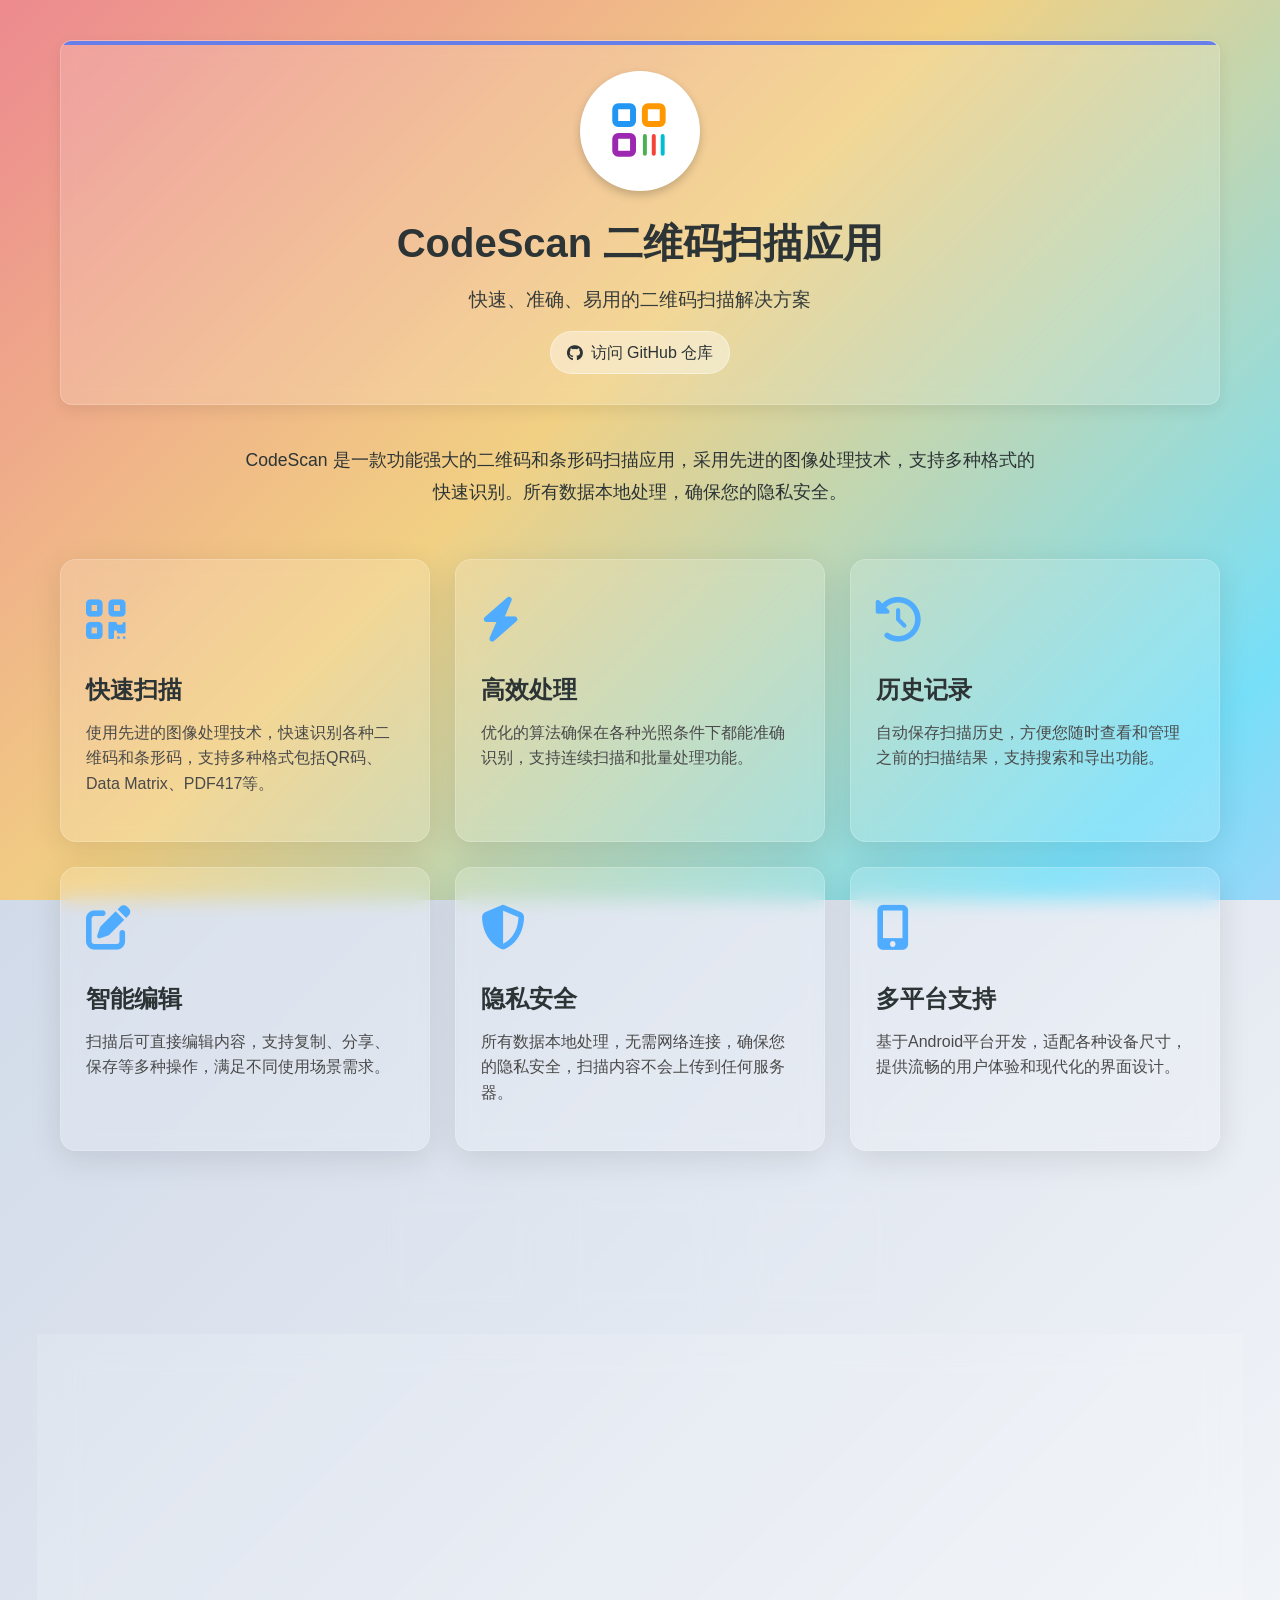
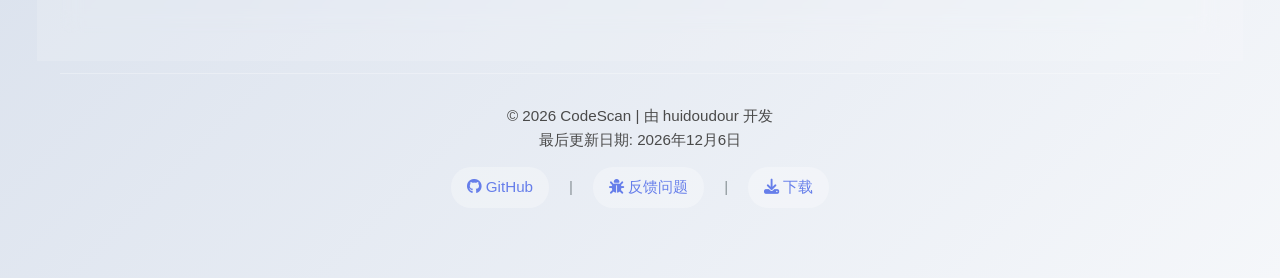
==== index.html @ 9ded4f68 "07060413-转移HTML" ====
<!DOCTYPE html>
<html lang="zh-CN">
<head>
    <meta charset="UTF-8">
    <meta name="viewport" content="width=device-width, initial-scale=1.0">
    <meta http-equiv="Cache-Control" content="no-cache, no-store, must-revalidate">
    <meta http-equiv="Pragma" content="no-cache">
    <meta http-equiv="Expires" content="0">
    <title>CodeScan - 二维码扫描应用</title>
    <link rel="icon" type="image/svg+xml" href="ic_colorful.svg">
    <link rel="alternate icon" type="image/png" href="ic_launcher_transparent.png">
    <link href="https://fonts.googleapis.com/css2?family=Poppins:wght@300;400;600&display=swap" rel="stylesheet">
    <link rel="stylesheet" href="https://cdnjs.cloudflare.com/ajax/libs/font-awesome/6.4.0/css/all.min.css">
    <link rel="stylesheet" href="./css/style.css?v=20260502">
</head>
<body>
    <div class="container">
        <header>
            <div class="app-icon">
                <img src="ic_colorful.svg" alt="CodeScan Icon" onerror="this.src='./ic_normal.svg'; this.onerror=null;">
            </div>
            <h1>CodeScan 二维码扫描应用</h1>
            <p class="subtitle">快速、准确、易用的二维码扫描解决方案</p>
            <a href="https://github.com/huidoudour/CodeScan" target="_blank" class="github-link">
                <i class="fab fa-github"></i> 访问 GitHub 仓库
            </a>
        </header>

        <section class="intro">
            <p>CodeScan 是一款功能强大的二维码和条形码扫描应用，采用先进的图像处理技术，支持多种格式的快速识别。所有数据本地处理，确保您的隐私安全。</p>
        </section>

        <div class="features-grid">
            <div class="feature-card">
                <div class="feature-icon">
                    <i class="fas fa-qrcode"></i>
                </div>
                <h3 class="feature-title">快速扫描</h3>
                <p class="feature-desc">使用先进的图像处理技术，快速识别各种二维码和条形码，支持多种格式包括QR码、Data Matrix、PDF417等。</p>
            </div>

            <div class="feature-card">
                <div class="feature-icon">
                    <i class="fas fa-bolt"></i>
                </div>
                <h3 class="feature-title">高效处理</h3>
                <p class="feature-desc">优化的算法确保在各种光照条件下都能准确识别，支持连续扫描和批量处理功能。</p>
            </div>

            <div class="feature-card">
                <div class="feature-icon">
                    <i class="fas fa-history"></i>
                </div>
                <h3 class="feature-title">历史记录</h3>
                <p class="feature-desc">自动保存扫描历史，方便您随时查看和管理之前的扫描结果，支持搜索和导出功能。</p>
            </div>

            <div class="feature-card">
                <div class="feature-icon">
                    <i class="fas fa-edit"></i>
                </div>
                <h3 class="feature-title">智能编辑</h3>
                <p class="feature-desc">扫描后可直接编辑内容，支持复制、分享、保存等多种操作，满足不同使用场景需求。</p>
            </div>

            <div class="feature-card">
                <div class="feature-icon">
                    <i class="fas fa-shield-alt"></i>
                </div>
                <h3 class="feature-title">隐私安全</h3>
                <p class="feature-desc">所有数据本地处理，无需网络连接，确保您的隐私安全，扫描内容不会上传到任何服务器。</p>
            </div>

            <div class="feature-card">
                <div class="feature-icon">
                    <i class="fas fa-mobile-alt"></i>
                </div>
                <h3 class="feature-title">多平台支持</h3>
                <p class="feature-desc">基于Android平台开发，适配各种设备尺寸，提供流畅的用户体验和现代化的界面设计。</p>
            </div>
        </div>

        <div class="stats">
            <div class="stat-item">
                <div class="stat-number">6+</div>
                <div class="stat-label">核心功能</div>
            </div>
            <div class="stat-item">
                <div class="stat-number">2026</div>
                <div class="stat-label">持续更新</div>
            </div>
            <div class="stat-item">
                <div class="stat-number">开源</div>
                <div class="stat-label">完全免费</div>
            </div>
        </div>

        <section class="download-section">
            <h2>下载应用</h2>
            <div class="download-options">
                <div class="download-option">
                    <h4>通用版本</h4>
                    <p>支持所有Android设备</p>
                </div>
                <div class="download-option">
                    <h4>ARM64-v8a</h4>
                    <p>为64位设备优化</p>
                </div>
                <div class="download-option">
                    <h4>定期构建</h4>
                    <p>最新功能预览版本</p>
                </div>
            </div>
        </section>

        <footer>
            <p>© 2026 CodeScan | 由 huidoudour 开发</p>
            <p>最后更新日期: <span id="currentDate"></span></p>
            <div class="footer-links">
                <a href="https://github.com/huidoudour" class="footer-link" target="_blank">
                    <i class="fab fa-github"></i> GitHub
                </a>
                <span class="link-separator">|</span>
                <a href="https://github.com/huidoudour/CodeScan/issues" class="footer-link" target="_blank">
                    <i class="fas fa-bug"></i> 反馈问题
                </a>
                <span class="link-separator">|</span>
                <a href="https://github.com/huidoudour/CodeScan/releases" class="footer-link" target="_blank">
                    <i class="fas fa-download"></i> 下载
                </a>
            </div>
        </footer>
    </div>

    <script src="./js/main.js"></script>
</body>
</html>
---- css/style.css ----
/* CodeScan 项目页面样式 - 基于 huidoudour.github.io 设计风格 */
* {
    margin: 0;
    padding: 0;
    box-sizing: border-box;
    font-family: 'Segoe UI', 'Microsoft YaHei', sans-serif;
}

:root {
    --primary-color: #4facfe;
    --secondary-color: #00f2fe;
    --accent-color: #43e97b;
    --dark-color: #2d3436;
    --light-color: #f5f6fa;
    --glass-color: rgba(255, 255, 255, 0.15);
    --text-color: #2d3436;
    --text-light: #636e72;
    --card-bg: #ffffff;
    --shadow: 0 5px 15px rgba(0, 0, 0, 0.08);
    --transition: all 0.3s ease;
}

body {
    font-family: 'Poppins', 'Segoe UI', 'Microsoft YaHei', sans-serif;
    background: linear-gradient(135deg, #f5f7fa 0%, #c3cfe2 100%);
    background: -webkit-linear-gradient(135deg, #f5f7fa 0%, #c3cfe2 100%);
    color: var(--text-color);
    line-height: 1.6;
    min-height: 100vh;
    padding: 20px;
    position: relative;
    overflow-x: hidden;
}

/* Background Animation */
body::before {
    content: '';
    position: fixed;
    top: 0;
    left: 0;
    width: 100%;
    height: 100%;
    z-index: -1;
    background: linear-gradient(-45deg, #ff6b6b, #feca57, #48dbfb, #ff9ff3, #54a0ff, #5f27cd, #01a3a4, #f368e0, #ff6348, #7bed9f);
    background: -webkit-linear-gradient(-45deg, #ff6b6b, #feca57, #48dbfb, #ff9ff3, #54a0ff, #5f27cd, #01a3a4, #f368e0, #ff6348, #7bed9f);
    background-size: 400% 400%;
    -webkit-background-size: 400% 400%;
    animation: gradient 30s ease infinite;
    -webkit-animation: gradient 30s ease infinite;
    opacity: 0.7;
}

@keyframes gradient {
    0% { background-position: 0% 50%; }
    50% { background-position: 100% 50%; }
    100% { background-position: 0% 50%; }
}

.container {
    max-width: 1200px;
    margin: 0 auto;
    padding: 20px;
}

header {
    text-align: center;
    margin-bottom: 40px;
    padding: 30px 20px;
    border-radius: 12px;
    background: var(--glass-color);
    backdrop-filter: blur(10px);
    -webkit-backdrop-filter: blur(10px);
    border: 1px solid rgba(255, 255, 255, 0.2);
    color: var(--dark-color);
    box-shadow: var(--shadow);
    position: relative;
    overflow: hidden;
    animation: slideInDown 0.8s ease-out;
}

header::before {
    content: "";
    position: absolute;
    top: 0;
    left: 0;
    right: 0;
    height: 4px;
    background: #667eea;
}

.app-icon {
    width: 120px;
    height: 120px;
    border-radius: 50%;
    border: 5px solid rgba(255, 255, 255, 0.3);
    margin: 0 auto 20px;
    background-color: #fff;
    display: flex;
    align-items: center;
    justify-content: center;
    box-shadow: 0 4px 10px rgba(0, 0, 0, 0.2);
    animation: float 3s ease-in-out infinite;
    overflow: hidden;
}

.app-icon img {
    width: 100%;
    height: 100%;
    object-fit: cover;
}

.app-icon i {
    font-size: 60px;
    color: #2c3e50;
}

h1 {
    font-size: 2.5rem;
    margin-bottom: 10px;
    font-weight: 700;
    color: #2d3436;
    animation: fadeInUp 0.8s ease-out;
}

.subtitle {
    font-size: 1.2rem;
    opacity: 0.95;
    max-width: 600px;
    margin: 0 auto;
    color: #2d3436;
    animation: fadeInUp 1s ease-out;
}

.github-link {
    display: inline-flex;
    align-items: center;
    gap: 8px;
    margin-top: 15px;
    color: #2d3436;
    text-decoration: none;
    background: rgba(255, 255, 255, 0.4);
    padding: 8px 16px;
    border-radius: 30px;
    transition: var(--transition);
    animation: fadeInUp 1.2s ease-out;
    border: 1px solid rgba(255, 255, 255, 0.4);
    font-weight: 500;
}

.github-link:hover {
    background: rgba(255, 255, 255, 0.5);
    transform: translateY(-2px);
    box-shadow: 0 5px 15px rgba(0, 0, 0, 0.1);
    color: var(--primary-color);
}

.intro {
    text-align: center;
    max-width: 800px;
    margin: 0 auto 50px;
    font-size: 1.1rem;
    color: #2d3436;
    line-height: 1.8;
    font-weight: 500;
    animation: fadeInUp 1.4s ease-out;
}

.features-grid {
    display: grid;
    grid-template-columns: repeat(auto-fill, minmax(320px, 1fr));
    gap: 25px;
    margin-bottom: 40px;
}

.feature-card {
    background: var(--glass-color);
    backdrop-filter: blur(10px);
    -webkit-backdrop-filter: blur(10px);
    border: 1px solid rgba(255, 255, 255, 0.2);
    border-radius: 16px;
    padding: 25px;
    box-shadow: 0 8px 32px rgba(0, 0, 0, 0.1);
    transition: var(--transition);
    display: flex;
    flex-direction: column;
    height: 100%;
    position: relative;
    overflow: hidden;
    animation: fadeInUp 0.6s ease forwards;
    opacity: 0;
    user-select: none;
    -webkit-user-select: none;
    -moz-user-select: none;
    -ms-user-select: none;
}

.feature-card::before {
    content: "";
    position: absolute;
    top: 0;
    left: 0;
    width: 100%;
    height: 100%;
    background: linear-gradient(135deg, rgba(102, 126, 234, 0.1) 0%, rgba(118, 75, 162, 0.1) 100%);
    z-index: 0;
    opacity: 0;
    transition: opacity 0.4s ease;
    pointer-events: none;
}

.feature-card::after {
    content: "";
    position: absolute;
    top: 0;
    left: 0;
    width: 100%;
    height: 4px;
    background: #667eea;
    transform: scaleX(0);
    -webkit-transform: scaleX(0);
    transition: transform 0.4s ease;
    -webkit-transition: transform 0.4s ease;
    transform-origin: left;
    -webkit-transform-origin: left;
    z-index: 1;
}

@keyframes gradientShift {
    0% { background-position: 0% center; }
    50% { background-position: 100% center; }
    100% { background-position: 0% center; }
}

.feature-card:hover {
    transform: translateY(-8px);
    box-shadow: 0 15px 40px rgba(102, 126, 234, 0.2);
    border-color: rgba(102, 126, 234, 0.3);
}

.feature-card:hover::before {
    opacity: 1;
}

.feature-card:hover::after {
    transform: scaleX(1);
}

.feature-icon {
    font-size: 2.8rem;
    color: var(--primary-color);
    margin-bottom: 15px;
    position: relative;
    z-index: 1;
}

.feature-title {
    font-size: 1.5rem;
    font-weight: 600;
    margin-bottom: 10px;
    color: #2d3436;
    position: relative;
    z-index: 1;
    transition: color 0.3s ease;
    display: flex;
    align-items: center;
    flex-wrap: wrap;
    gap: 8px;
}

.feature-card:hover .feature-title {
    color: var(--primary-color);
}

.feature-desc {
    color: #4a4a4a;
    margin-bottom: 20px;
    flex-grow: 1;
    line-height: 1.6;
    position: relative;
    z-index: 1;
    font-weight: 400;
}

.download-section {
    text-align: center;
    padding: 40px 20px;
    margin: 40px 0;
    background: var(--glass-color);
    backdrop-filter: blur(10px);
    -webkit-backdrop-filter: blur(10px);
    border: 1px solid rgba(255, 255, 255, 0.2);
    border-radius: 12px;
    box-shadow: var(--shadow);
    animation: fadeInUp 1.6s ease-out;
}

.download-section h2 {
    font-size: 2rem;
    margin-bottom: 30px;
    color: #2d3436;
}

.download-options {
    display: flex;
    justify-content: center;
    gap: 20px;
    flex-wrap: wrap;
}

.download-option {
    background: rgba(255, 255, 255, 0.6);
    padding: 25px;
    border-radius: 12px;
    box-shadow: 0 5px 15px rgba(0, 0, 0, 0.1);
    text-align: center;
    min-width: 200px;
    transition: var(--transition);
    border: 1px solid rgba(255, 255, 255, 0.3);
}

.download-option:hover {
    transform: translateY(-5px);
    box-shadow: 0 10px 25px rgba(0, 0, 0, 0.15);
    background: rgba(255, 255, 255, 0.8);
}

.download-option h4 {
    margin-bottom: 10px;
    color: #2d3436;
    font-size: 1.2rem;
}

.download-option p {
    color: #636e72;
    font-size: 0.95rem;
}

.cta-section {
    text-align: center;
    padding: 60px 20px;
    margin: 40px 0;
    background: linear-gradient(135deg, #667eea 0%, #764ba2 100%);
    border-radius: 12px;
    color: white;
    box-shadow: 0 10px 30px rgba(102, 126, 234, 0.3);
    animation: fadeInUp 1.8s ease-out;
}

.cta-section h2 {
    font-size: 2.2rem;
    margin-bottom: 20px;
}

.cta-section p {
    font-size: 1.2rem;
    margin-bottom: 30px;
    opacity: 0.95;
}

.btn {
    display: inline-block;
    background: white;
    color: #667eea;
    padding: 15px 35px;
    text-decoration: none;
    border-radius: 50px;
    font-weight: bold;
    transition: var(--transition);
    box-shadow: 0 5px 15px rgba(0, 0, 0, 0.2);
    font-size: 1.1rem;
}

.btn:hover {
    transform: translateY(-3px);
    box-shadow: 0 8px 25px rgba(0, 0, 0, 0.3);
    background: #f8f9fa;
}

footer {
    text-align: center;
    padding: 30px;
    margin-top: 40px;
    color: #4a4a4a;
    border-top: 1px solid rgba(255, 255, 255, 0.3);
    font-size: 0.95rem;
    animation: fadeIn 2s ease-out;
}

.footer-links {
    display: flex;
    justify-content: center;
    align-items: center;
    gap: 20px;
    margin-top: 15px;
    flex-wrap: wrap;
}

.footer-link {
    color: #667eea;
    text-decoration: none;
    padding: 8px 16px;
    border-radius: 20px;
    transition: var(--transition);
    background: rgba(255, 255, 255, 0.3);
    font-weight: 500;
}

.footer-link:hover {
    background: rgba(255, 255, 255, 0.5);
    color: #764ba2;
    transform: translateY(-2px);
    box-shadow: 0 4px 8px rgba(0, 0, 0, 0.1);
}

.link-separator {
    color: #636e72;
    opacity: 0.7;
}

.stats {
    display: flex;
    justify-content: center;
    gap: 30px;
    margin-top: 20px;
    flex-wrap: wrap;
    animation: fadeInUp 1.6s ease-out;
}

.stat-item {
    background: var(--glass-color);
    backdrop-filter: blur(10px);
    -webkit-backdrop-filter: blur(10px);
    border: 1px solid rgba(255, 255, 255, 0.2);
    padding: 20px 30px;
    border-radius: 12px;
    box-shadow: 0 8px 32px rgba(0, 0, 0, 0.1);
    min-width: 150px;
    text-align: center;
    transition: var(--transition);
    user-select: none;
    -webkit-user-select: none;
    -moz-user-select: none;
    -ms-user-select: none;
}

.stat-item:hover {
    transform: translateY(-5px) scale(1.05);
    box-shadow: 0 12px 40px rgba(79, 172, 254, 0.2);
    border-color: rgba(79, 172, 254, 0.3);
}

.stat-number {
    font-size: 2rem;
    font-weight: 700;
    color: var(--primary-color);
    display: block;
}

.stat-label {
    font-size: 0.9rem;
    color: #555;
    margin-top: 5px;
    display: block;
    font-weight: 500;
}

@media (max-width: 768px) {
    .features-grid {
        grid-template-columns: 1fr;
    }
    
    h1 {
        font-size: 2rem;
    }
    
    header {
        padding: 20px 15px;
    }
    
    .stats {
        flex-direction: column;
        align-items: center;
        gap: 15px;
    }
    
    .stat-item {
        width: 100%;
        max-width: 250px;
    }
    
    .app-icon {
        width: 100px;
        height: 100px;
    }
    
    .app-icon i {
        font-size: 45px;
    }
    
    .download-options {
        flex-direction: column;
        align-items: center;
    }
    
    .footer-links {
        flex-direction: column;
        gap: 10px;
    }
    
    .link-separator {
        display: none;
    }
}

/* 动画效果 */
@keyframes fadeInUp {
    from {
        opacity: 0;
        transform: translateY(20px);
    }
    to {
        opacity: 1;
        transform: translateY(0);
    }
}

@keyframes fadeIn {
    from { opacity: 0; }
    to { opacity: 1; }
}

@keyframes slideInDown {
    from {
        opacity: 0;
        transform: translateY(-30px);
    }
    to {
        opacity: 1;
        transform: translateY(0);
    }
}

@keyframes float {
    0% { transform: translateY(0px); }
    50% { transform: translateY(-10px); }
    100% { transform: translateY(0px); }
}

@keyframes rotateGradient {
    0% { transform: rotate(0deg); }
    100% { transform: rotate(360deg); }
}

.feature-card:nth-child(1) { animation-delay: 0.1s; }
.feature-card:nth-child(2) { animation-delay: 0.2s; }
.feature-card:nth-child(3) { animation-delay: 0.3s; }
.feature-card:nth-child(4) { animation-delay: 0.4s; }
.feature-card:nth-child(5) { animation-delay: 0.5s; }
.feature-card:nth-child(6) { animation-delay: 0.6s; }

/* 滚动条样式 */
::-webkit-scrollbar {
    width: 8px;
}

::-webkit-scrollbar-track {
    background: #f1f1f1;
}

::-webkit-scrollbar-thumb {
    background: #c1c1c1;
    border-radius: 4px;
}

::-webkit-scrollbar-thumb:hover {
    background: #a8a8a8;
}

/* 返回顶部按钮 */
.back-to-top {
    position: fixed;
    bottom: 30px;
    right: 30px;
    width: 50px;
    height: 50px;
    background: var(--primary-color);
    color: white;
    border-radius: 50%;
    display: flex;
    align-items: center;
    justify-content: center;
    cursor: pointer;
    opacity: 0;
    transform: translateY(20px);
    transition: var(--transition);
    z-index: 1000;
    box-shadow: 0 4px 10px rgba(0, 0, 0, 0.2);
}

.back-to-top.show {
    opacity: 1;
    transform: translateY(0);
}

.back-to-top:hover {
    background: var(--secondary-color);
    transform: translateY(-2px);
}
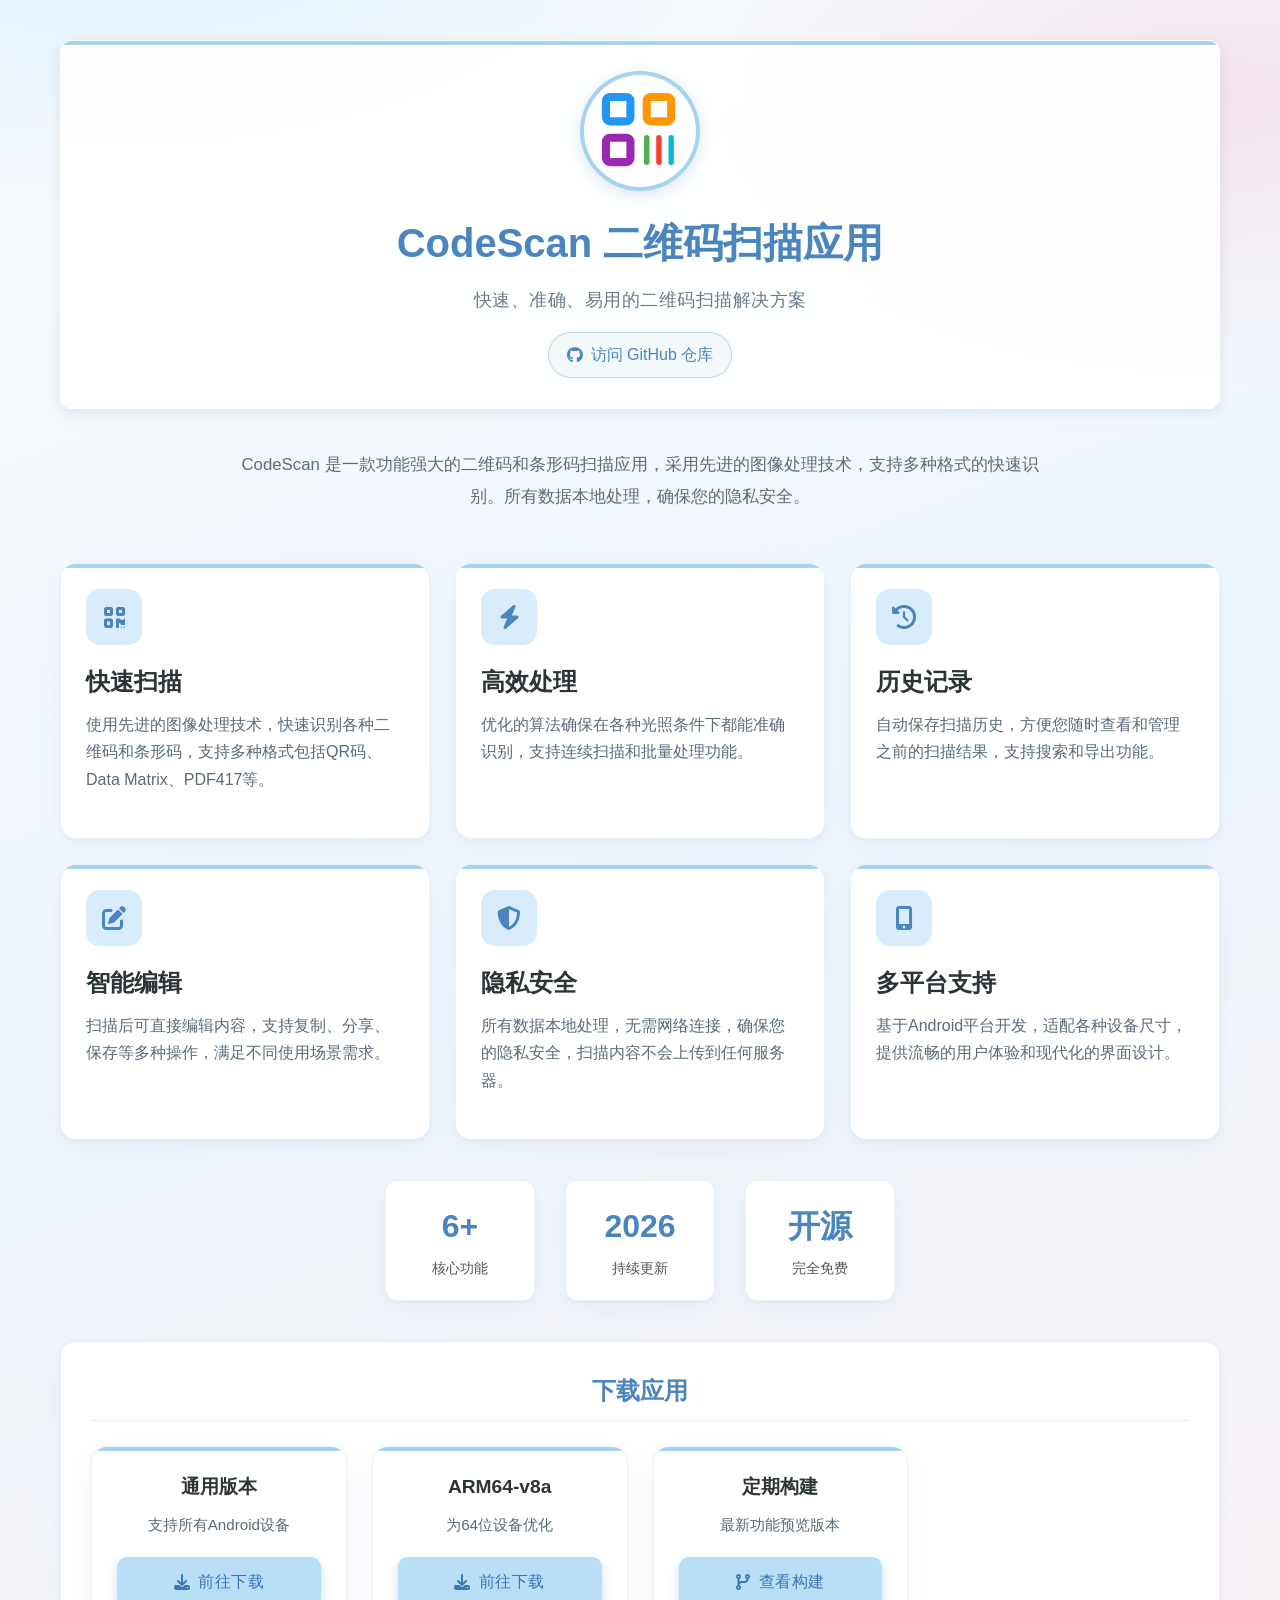
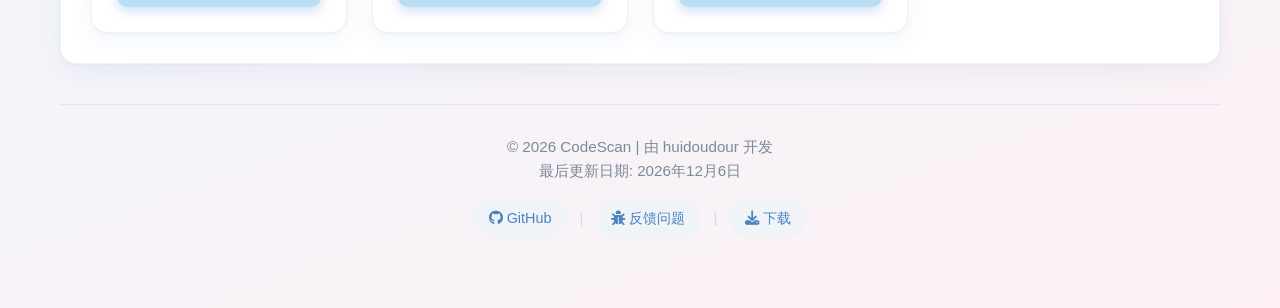
==== commit c7d77135: "09281743-同步主站页面样式" ====
--- a/index.html
+++ b/index.html
@@ -11,7 +11,7 @@
     <link rel="alternate icon" type="image/png" href="ic_launcher_transparent.png">
     <link href="https://fonts.googleapis.com/css2?family=Poppins:wght@300;400;600&display=swap" rel="stylesheet">
     <link rel="stylesheet" href="https://cdnjs.cloudflare.com/ajax/libs/font-awesome/6.4.0/css/all.min.css">
-    <link rel="stylesheet" href="./css/style.css?v=20260502">
+    <link rel="stylesheet" href="./css/style.css?v=20260928">
 </head>
 <body>
     <div class="container">
@@ -101,14 +101,23 @@
                 <div class="download-option">
                     <h4>通用版本</h4>
                     <p>支持所有Android设备</p>
+                    <a href="https://github.com/huidoudour/CodeScan/releases" target="_blank" class="repo-link">
+                        <i class="fas fa-download"></i> 前往下载
+                    </a>
                 </div>
                 <div class="download-option">
                     <h4>ARM64-v8a</h4>
                     <p>为64位设备优化</p>
+                    <a href="https://github.com/huidoudour/CodeScan/releases" target="_blank" class="repo-link">
+                        <i class="fas fa-download"></i> 前往下载
+                    </a>
                 </div>
                 <div class="download-option">
                     <h4>定期构建</h4>
                     <p>最新功能预览版本</p>
+                    <a href="https://github.com/huidoudour/CodeScan/actions" target="_blank" class="repo-link">
+                        <i class="fas fa-code-branch"></i> 查看构建
+                    </a>
                 </div>
             </div>
         </section>
--- a/css/style.css
+++ b/css/style.css
@@ -7,9 +7,9 @@
 }
 
 :root {
-    --primary-color: #4facfe;
-    --secondary-color: #00f2fe;
-    --accent-color: #43e97b;
+    --primary-color: #4a85bd;
+    --secondary-color: #e28aa6;
+    --accent-color: #f2b3c3;
     --dark-color: #2d3436;
     --light-color: #f5f6fa;
     --glass-color: rgba(255, 255, 255, 0.15);
@@ -22,8 +22,14 @@
 
 body {
     font-family: 'Poppins', 'Segoe UI', 'Microsoft YaHei', sans-serif;
-    background: linear-gradient(135deg, #f5f7fa 0%, #c3cfe2 100%);
-    background: -webkit-linear-gradient(135deg, #f5f7fa 0%, #c3cfe2 100%);
+    background:
+        radial-gradient(1100px 520px at 8% -5%, rgba(165, 211, 240, 0.30), transparent 60%),
+        radial-gradient(900px 480px at 95% 5%, rgba(242, 179, 195, 0.30), transparent 60%),
+        linear-gradient(160deg, #f8fbff 0%, #eef6fc 50%, #fdf1f5 100%);
+    background:
+        -webkit-radial-gradient(1100px 520px at 8% -5%, rgba(165, 211, 240, 0.30), transparent 60%),
+        -webkit-radial-gradient(900px 480px at 95% 5%, rgba(242, 179, 195, 0.30), transparent 60%),
+        -webkit-linear-gradient(160deg, #f8fbff 0%, #eef6fc 50%, #fdf1f5 100%);
     color: var(--text-color);
     line-height: 1.6;
     min-height: 100vh;
@@ -32,30 +38,6 @@
     overflow-x: hidden;
 }
 
-/* Background Animation */
-body::before {
-    content: '';
-    position: fixed;
-    top: 0;
-    left: 0;
-    width: 100%;
-    height: 100%;
-    z-index: -1;
-    background: linear-gradient(-45deg, #ff6b6b, #feca57, #48dbfb, #ff9ff3, #54a0ff, #5f27cd, #01a3a4, #f368e0, #ff6348, #7bed9f);
-    background: -webkit-linear-gradient(-45deg, #ff6b6b, #feca57, #48dbfb, #ff9ff3, #54a0ff, #5f27cd, #01a3a4, #f368e0, #ff6348, #7bed9f);
-    background-size: 400% 400%;
-    -webkit-background-size: 400% 400%;
-    animation: gradient 30s ease infinite;
-    -webkit-animation: gradient 30s ease infinite;
-    opacity: 0.7;
-}
-
-@keyframes gradient {
-    0% { background-position: 0% 50%; }
-    50% { background-position: 100% 50%; }
-    100% { background-position: 0% 50%; }
-}
-
 .container {
     max-width: 1200px;
     margin: 0 auto;
@@ -67,15 +49,12 @@
     margin-bottom: 40px;
     padding: 30px 20px;
     border-radius: 12px;
-    background: var(--glass-color);
-    backdrop-filter: blur(10px);
-    -webkit-backdrop-filter: blur(10px);
-    border: 1px solid rgba(255, 255, 255, 0.2);
+    background: rgba(255, 255, 255, 0.88);
+    border: 1px solid rgba(255, 255, 255, 0.95);
     color: var(--dark-color);
     box-shadow: var(--shadow);
     position: relative;
     overflow: hidden;
-    animation: slideInDown 0.8s ease-out;
 }
 
 header::before {
@@ -85,28 +64,31 @@
     left: 0;
     right: 0;
     height: 4px;
-    background: #667eea;
+    background: #a5d3f0;
 }
 
 .app-icon {
     width: 120px;
     height: 120px;
     border-radius: 50%;
-    border: 5px solid rgba(255, 255, 255, 0.3);
+    border: 4px solid transparent;
+    background: linear-gradient(#fff, #fff) padding-box,
+                #a5d3f0 border-box;
     margin: 0 auto 20px;
-    background-color: #fff;
     display: flex;
     align-items: center;
     justify-content: center;
-    box-shadow: 0 4px 10px rgba(0, 0, 0, 0.2);
-    animation: float 3s ease-in-out infinite;
+    box-shadow: 0 4px 16px rgba(74, 133, 189, 0.18);
     overflow: hidden;
 }
 
 .app-icon img {
     width: 100%;
     height: 100%;
+    border-radius: 50%;
     object-fit: cover;
+    transform: scale(1.35);
+    -webkit-transform: scale(1.35);
 }
 
 .app-icon i {
@@ -118,51 +100,47 @@
     font-size: 2.5rem;
     margin-bottom: 10px;
     font-weight: 700;
-    color: #2d3436;
-    animation: fadeInUp 0.8s ease-out;
+    color: #4a85bd;
 }
 
 .subtitle {
-    font-size: 1.2rem;
-    opacity: 0.95;
+    font-size: 1.15rem;
     max-width: 600px;
     margin: 0 auto;
-    color: #2d3436;
-    animation: fadeInUp 1s ease-out;
+    color: #6b7b8c;
+    letter-spacing: 0.5px;
 }
 
 .github-link {
     display: inline-flex;
     align-items: center;
     gap: 8px;
-    margin-top: 15px;
-    color: #2d3436;
+    margin-top: 18px;
+    color: #4a85bd;
     text-decoration: none;
-    background: rgba(255, 255, 255, 0.4);
-    padding: 8px 16px;
+    background: rgba(74, 133, 189, 0.06);
+    padding: 9px 18px;
     border-radius: 30px;
     transition: var(--transition);
-    animation: fadeInUp 1.2s ease-out;
-    border: 1px solid rgba(255, 255, 255, 0.4);
+    border: 1px solid rgba(74, 133, 189, 0.3);
     font-weight: 500;
 }
 
 .github-link:hover {
-    background: rgba(255, 255, 255, 0.5);
+    background: rgba(74, 133, 189, 0.12);
     transform: translateY(-2px);
-    box-shadow: 0 5px 15px rgba(0, 0, 0, 0.1);
-    color: var(--primary-color);
+    box-shadow: 0 5px 15px rgba(74, 133, 189, 0.15);
+    color: #3a6fa5;
 }
 
 .intro {
     text-align: center;
     max-width: 800px;
     margin: 0 auto 50px;
-    font-size: 1.1rem;
-    color: #2d3436;
-    line-height: 1.8;
-    font-weight: 500;
-    animation: fadeInUp 1.4s ease-out;
+    font-size: 1.05rem;
+    color: #5a6b7a;
+    line-height: 1.9;
+    font-weight: 400;
 }
 
 .features-grid {
@@ -173,39 +151,21 @@
 }
 
 .feature-card {
-    background: var(--glass-color);
-    backdrop-filter: blur(10px);
-    -webkit-backdrop-filter: blur(10px);
-    border: 1px solid rgba(255, 255, 255, 0.2);
+    background: #ffffff;
+    border: 1px solid rgba(74, 133, 189, 0.1);
     border-radius: 16px;
     padding: 25px;
-    box-shadow: 0 8px 32px rgba(0, 0, 0, 0.1);
+    box-shadow: 0 1px 3px rgba(45, 52, 54, 0.04), 0 8px 24px rgba(74, 133, 189, 0.08);
     transition: var(--transition);
     display: flex;
     flex-direction: column;
     height: 100%;
     position: relative;
     overflow: hidden;
-    animation: fadeInUp 0.6s ease forwards;
-    opacity: 0;
     user-select: none;
     -webkit-user-select: none;
     -moz-user-select: none;
     -ms-user-select: none;
-}
-
-.feature-card::before {
-    content: "";
-    position: absolute;
-    top: 0;
-    left: 0;
-    width: 100%;
-    height: 100%;
-    background: linear-gradient(135deg, rgba(102, 126, 234, 0.1) 0%, rgba(118, 75, 162, 0.1) 100%);
-    z-index: 0;
-    opacity: 0;
-    transition: opacity 0.4s ease;
-    pointer-events: none;
 }
 
 .feature-card::after {
@@ -215,40 +175,27 @@
     left: 0;
     width: 100%;
     height: 4px;
-    background: #667eea;
-    transform: scaleX(0);
-    -webkit-transform: scaleX(0);
-    transition: transform 0.4s ease;
-    -webkit-transition: transform 0.4s ease;
-    transform-origin: left;
-    -webkit-transform-origin: left;
-    z-index: 1;
-}
-
-@keyframes gradientShift {
-    0% { background-position: 0% center; }
-    50% { background-position: 100% center; }
-    100% { background-position: 0% center; }
+    background: #a5d3f0;
+    z-index: 1;
 }
 
 .feature-card:hover {
-    transform: translateY(-8px);
-    box-shadow: 0 15px 40px rgba(102, 126, 234, 0.2);
-    border-color: rgba(102, 126, 234, 0.3);
-}
-
-.feature-card:hover::before {
-    opacity: 1;
-}
-
-.feature-card:hover::after {
-    transform: scaleX(1);
+    transform: translateY(-6px);
+    box-shadow: 0 10px 30px rgba(74, 133, 189, 0.15);
+    border-color: rgba(74, 133, 189, 0.25);
 }
 
 .feature-icon {
-    font-size: 2.8rem;
-    color: var(--primary-color);
-    margin-bottom: 15px;
+    width: 56px;
+    height: 56px;
+    display: flex;
+    align-items: center;
+    justify-content: center;
+    border-radius: 14px;
+    background: #d9ecfb;
+    color: #4a85bd;
+    font-size: 1.5rem;
+    margin-bottom: 18px;
     position: relative;
     z-index: 1;
 }
@@ -272,149 +219,115 @@
 }
 
 .feature-desc {
-    color: #4a4a4a;
+    color: #5a6b7a;
     margin-bottom: 20px;
     flex-grow: 1;
-    line-height: 1.6;
+    line-height: 1.7;
     position: relative;
     z-index: 1;
     font-weight: 400;
 }
 
+.repo-link {
+    display: inline-flex;
+    align-items: center;
+    justify-content: center;
+    gap: 8px;
+    background: #b9dff7;
+    color: #3b76b6;
+    text-decoration: none;
+    padding: 12px 20px;
+    border-radius: 10px;
+    font-weight: 500;
+    letter-spacing: 0.5px;
+    transition: var(--transition);
+    width: 100%;
+    text-align: center;
+    margin-top: auto;
+    position: relative;
+    z-index: 1;
+    box-shadow: 0 4px 12px rgba(122, 162, 216, 0.35);
+}
+
+.repo-link:hover {
+    background: #9ed2f2;
+    color: #2d6098;
+    transform: translateY(-2px);
+    box-shadow: 0 6px 18px rgba(122, 162, 216, 0.45);
+}
+
 .download-section {
-    text-align: center;
-    padding: 40px 20px;
+    padding: 30px;
     margin: 40px 0;
-    background: var(--glass-color);
-    backdrop-filter: blur(10px);
-    -webkit-backdrop-filter: blur(10px);
-    border: 1px solid rgba(255, 255, 255, 0.2);
-    border-radius: 12px;
-    box-shadow: var(--shadow);
-    animation: fadeInUp 1.6s ease-out;
+    background: #ffffff;
+    border: 1px solid rgba(74, 133, 189, 0.1);
+    border-radius: 16px;
+    box-shadow: 0 1px 3px rgba(45, 52, 54, 0.04), 0 8px 24px rgba(74, 133, 189, 0.08);
 }
 
 .download-section h2 {
-    font-size: 2rem;
-    margin-bottom: 30px;
-    color: #2d3436;
+    text-align: center;
+    font-size: 1.5rem;
+    font-weight: 600;
+    color: #4a85bd;
+    margin-bottom: 25px;
+    padding-bottom: 10px;
+    border-bottom: 1px solid #eee;
 }
 
 .download-options {
-    display: flex;
-    justify-content: center;
-    gap: 20px;
-    flex-wrap: wrap;
+    display: grid;
+    grid-template-columns: repeat(auto-fill, minmax(240px, 1fr));
+    gap: 25px;
 }
 
 .download-option {
-    background: rgba(255, 255, 255, 0.6);
+    background: #ffffff;
+    border: 1px solid rgba(74, 133, 189, 0.1);
+    border-radius: 16px;
     padding: 25px;
-    border-radius: 12px;
-    box-shadow: 0 5px 15px rgba(0, 0, 0, 0.1);
-    text-align: center;
-    min-width: 200px;
-    transition: var(--transition);
-    border: 1px solid rgba(255, 255, 255, 0.3);
+    box-shadow: 0 1px 3px rgba(45, 52, 54, 0.04), 0 8px 24px rgba(74, 133, 189, 0.08);
+    transition: var(--transition);
+    text-align: center;
+    display: flex;
+    flex-direction: column;
+    position: relative;
+    overflow: hidden;
+}
+
+.download-option::after {
+    content: "";
+    position: absolute;
+    top: 0;
+    left: 0;
+    width: 100%;
+    height: 4px;
+    background: #a5d3f0;
+    z-index: 1;
 }
 
 .download-option:hover {
-    transform: translateY(-5px);
-    box-shadow: 0 10px 25px rgba(0, 0, 0, 0.15);
-    background: rgba(255, 255, 255, 0.8);
+    transform: translateY(-6px);
+    box-shadow: 0 10px 30px rgba(74, 133, 189, 0.15);
+    border-color: rgba(74, 133, 189, 0.25);
 }
 
 .download-option h4 {
+    font-size: 1.2rem;
+    font-weight: 600;
     margin-bottom: 10px;
     color: #2d3436;
-    font-size: 1.2rem;
+    position: relative;
+    z-index: 1;
 }
 
 .download-option p {
-    color: #636e72;
+    color: #5a6b7a;
     font-size: 0.95rem;
-}
-
-.cta-section {
-    text-align: center;
-    padding: 60px 20px;
-    margin: 40px 0;
-    background: linear-gradient(135deg, #667eea 0%, #764ba2 100%);
-    border-radius: 12px;
-    color: white;
-    box-shadow: 0 10px 30px rgba(102, 126, 234, 0.3);
-    animation: fadeInUp 1.8s ease-out;
-}
-
-.cta-section h2 {
-    font-size: 2.2rem;
     margin-bottom: 20px;
-}
-
-.cta-section p {
-    font-size: 1.2rem;
-    margin-bottom: 30px;
-    opacity: 0.95;
-}
-
-.btn {
-    display: inline-block;
-    background: white;
-    color: #667eea;
-    padding: 15px 35px;
-    text-decoration: none;
-    border-radius: 50px;
-    font-weight: bold;
-    transition: var(--transition);
-    box-shadow: 0 5px 15px rgba(0, 0, 0, 0.2);
-    font-size: 1.1rem;
-}
-
-.btn:hover {
-    transform: translateY(-3px);
-    box-shadow: 0 8px 25px rgba(0, 0, 0, 0.3);
-    background: #f8f9fa;
-}
-
-footer {
-    text-align: center;
-    padding: 30px;
-    margin-top: 40px;
-    color: #4a4a4a;
-    border-top: 1px solid rgba(255, 255, 255, 0.3);
-    font-size: 0.95rem;
-    animation: fadeIn 2s ease-out;
-}
-
-.footer-links {
-    display: flex;
-    justify-content: center;
-    align-items: center;
-    gap: 20px;
-    margin-top: 15px;
-    flex-wrap: wrap;
-}
-
-.footer-link {
-    color: #667eea;
-    text-decoration: none;
-    padding: 8px 16px;
-    border-radius: 20px;
-    transition: var(--transition);
-    background: rgba(255, 255, 255, 0.3);
-    font-weight: 500;
-}
-
-.footer-link:hover {
-    background: rgba(255, 255, 255, 0.5);
-    color: #764ba2;
-    transform: translateY(-2px);
-    box-shadow: 0 4px 8px rgba(0, 0, 0, 0.1);
-}
-
-.link-separator {
-    color: #636e72;
-    opacity: 0.7;
+    flex-grow: 1;
+    position: relative;
+    z-index: 1;
 }
 
 .stats {
@@ -423,17 +336,14 @@
     gap: 30px;
     margin-top: 20px;
     flex-wrap: wrap;
-    animation: fadeInUp 1.6s ease-out;
 }
 
 .stat-item {
-    background: var(--glass-color);
-    backdrop-filter: blur(10px);
-    -webkit-backdrop-filter: blur(10px);
-    border: 1px solid rgba(255, 255, 255, 0.2);
+    background: #ffffff;
+    border: 1px solid rgba(74, 133, 189, 0.1);
     padding: 20px 30px;
     border-radius: 12px;
-    box-shadow: 0 8px 32px rgba(0, 0, 0, 0.1);
+    box-shadow: 0 1px 3px rgba(45, 52, 54, 0.04), 0 8px 24px rgba(74, 133, 189, 0.08);
     min-width: 150px;
     text-align: center;
     transition: var(--transition);
@@ -444,9 +354,9 @@
 }
 
 .stat-item:hover {
-    transform: translateY(-5px) scale(1.05);
-    box-shadow: 0 12px 40px rgba(79, 172, 254, 0.2);
-    border-color: rgba(79, 172, 254, 0.3);
+    transform: translateY(-4px);
+    box-shadow: 0 12px 32px rgba(74, 133, 189, 0.18);
+    border-color: rgba(74, 133, 189, 0.25);
 }
 
 .stat-number {
@@ -464,99 +374,97 @@
     font-weight: 500;
 }
 
+footer {
+    text-align: center;
+    padding: 30px;
+    margin-top: 40px;
+    color: #7a8a99;
+    border-top: 1px solid rgba(74, 133, 189, 0.12);
+    font-size: 0.95rem;
+}
+
+.footer-links {
+    display: flex;
+    justify-content: center;
+    align-items: center;
+    gap: 12px;
+    margin-top: 15px;
+    flex-wrap: wrap;
+}
+
+.footer-link {
+    display: inline-block;
+    background: #f0f4f8;
+    padding: 8px 16px;
+    border-radius: 20px;
+    text-decoration: none;
+    color: #4a85bd;
+    font-size: 0.9rem;
+    font-weight: 500;
+    transition: var(--transition);
+}
+
+.footer-link:hover {
+    background: #4a85bd;
+    color: white;
+    transform: translateY(-2px);
+}
+
+.link-separator {
+    color: #c9d6e2;
+    opacity: 0.8;
+}
+
 @media (max-width: 768px) {
     .features-grid {
         grid-template-columns: 1fr;
     }
-    
+
     h1 {
         font-size: 2rem;
     }
-    
+
     header {
         padding: 20px 15px;
     }
-    
+
     .stats {
         flex-direction: column;
         align-items: center;
         gap: 15px;
     }
-    
+
     .stat-item {
         width: 100%;
         max-width: 250px;
     }
-    
+
     .app-icon {
         width: 100px;
         height: 100px;
     }
-    
+
     .app-icon i {
         font-size: 45px;
     }
-    
+
     .download-options {
-        flex-direction: column;
-        align-items: center;
-    }
-    
+        grid-template-columns: 1fr;
+    }
+
+    .download-section {
+        padding: 20px;
+    }
+
     .footer-links {
         flex-direction: column;
         gap: 10px;
     }
-    
+
     .link-separator {
         display: none;
     }
 }
-
-/* 动画效果 */
-@keyframes fadeInUp {
-    from {
-        opacity: 0;
-        transform: translateY(20px);
-    }
-    to {
-        opacity: 1;
-        transform: translateY(0);
-    }
-}
-
-@keyframes fadeIn {
-    from { opacity: 0; }
-    to { opacity: 1; }
-}
-
-@keyframes slideInDown {
-    from {
-        opacity: 0;
-        transform: translateY(-30px);
-    }
-    to {
-        opacity: 1;
-        transform: translateY(0);
-    }
-}
-
-@keyframes float {
-    0% { transform: translateY(0px); }
-    50% { transform: translateY(-10px); }
-    100% { transform: translateY(0px); }
-}
-
-@keyframes rotateGradient {
-    0% { transform: rotate(0deg); }
-    100% { transform: rotate(360deg); }
-}
-
-.feature-card:nth-child(1) { animation-delay: 0.1s; }
-.feature-card:nth-child(2) { animation-delay: 0.2s; }
-.feature-card:nth-child(3) { animation-delay: 0.3s; }
-.feature-card:nth-child(4) { animation-delay: 0.4s; }
-.feature-card:nth-child(5) { animation-delay: 0.5s; }
-.feature-card:nth-child(6) { animation-delay: 0.6s; }
 
 /* 滚动条样式 */
 ::-webkit-scrollbar {
@@ -568,12 +476,12 @@
 }
 
 ::-webkit-scrollbar-thumb {
-    background: #c1c1c1;
+    background: #a5d3f0;
     border-radius: 4px;
 }
 
 ::-webkit-scrollbar-thumb:hover {
-    background: #a8a8a8;
+    background: #8ec0e8;
 }
 
 /* 返回顶部按钮 */
@@ -583,8 +491,8 @@
     right: 30px;
     width: 50px;
     height: 50px;
-    background: var(--primary-color);
-    color: white;
+    background: #b9dff7;
+    color: #3b76b6;
     border-radius: 50%;
     display: flex;
     align-items: center;
@@ -603,6 +511,7 @@
 }
 
 .back-to-top:hover {
-    background: var(--secondary-color);
+    background: #9ed2f2;
+    color: #2d6098;
     transform: translateY(-2px);
 }
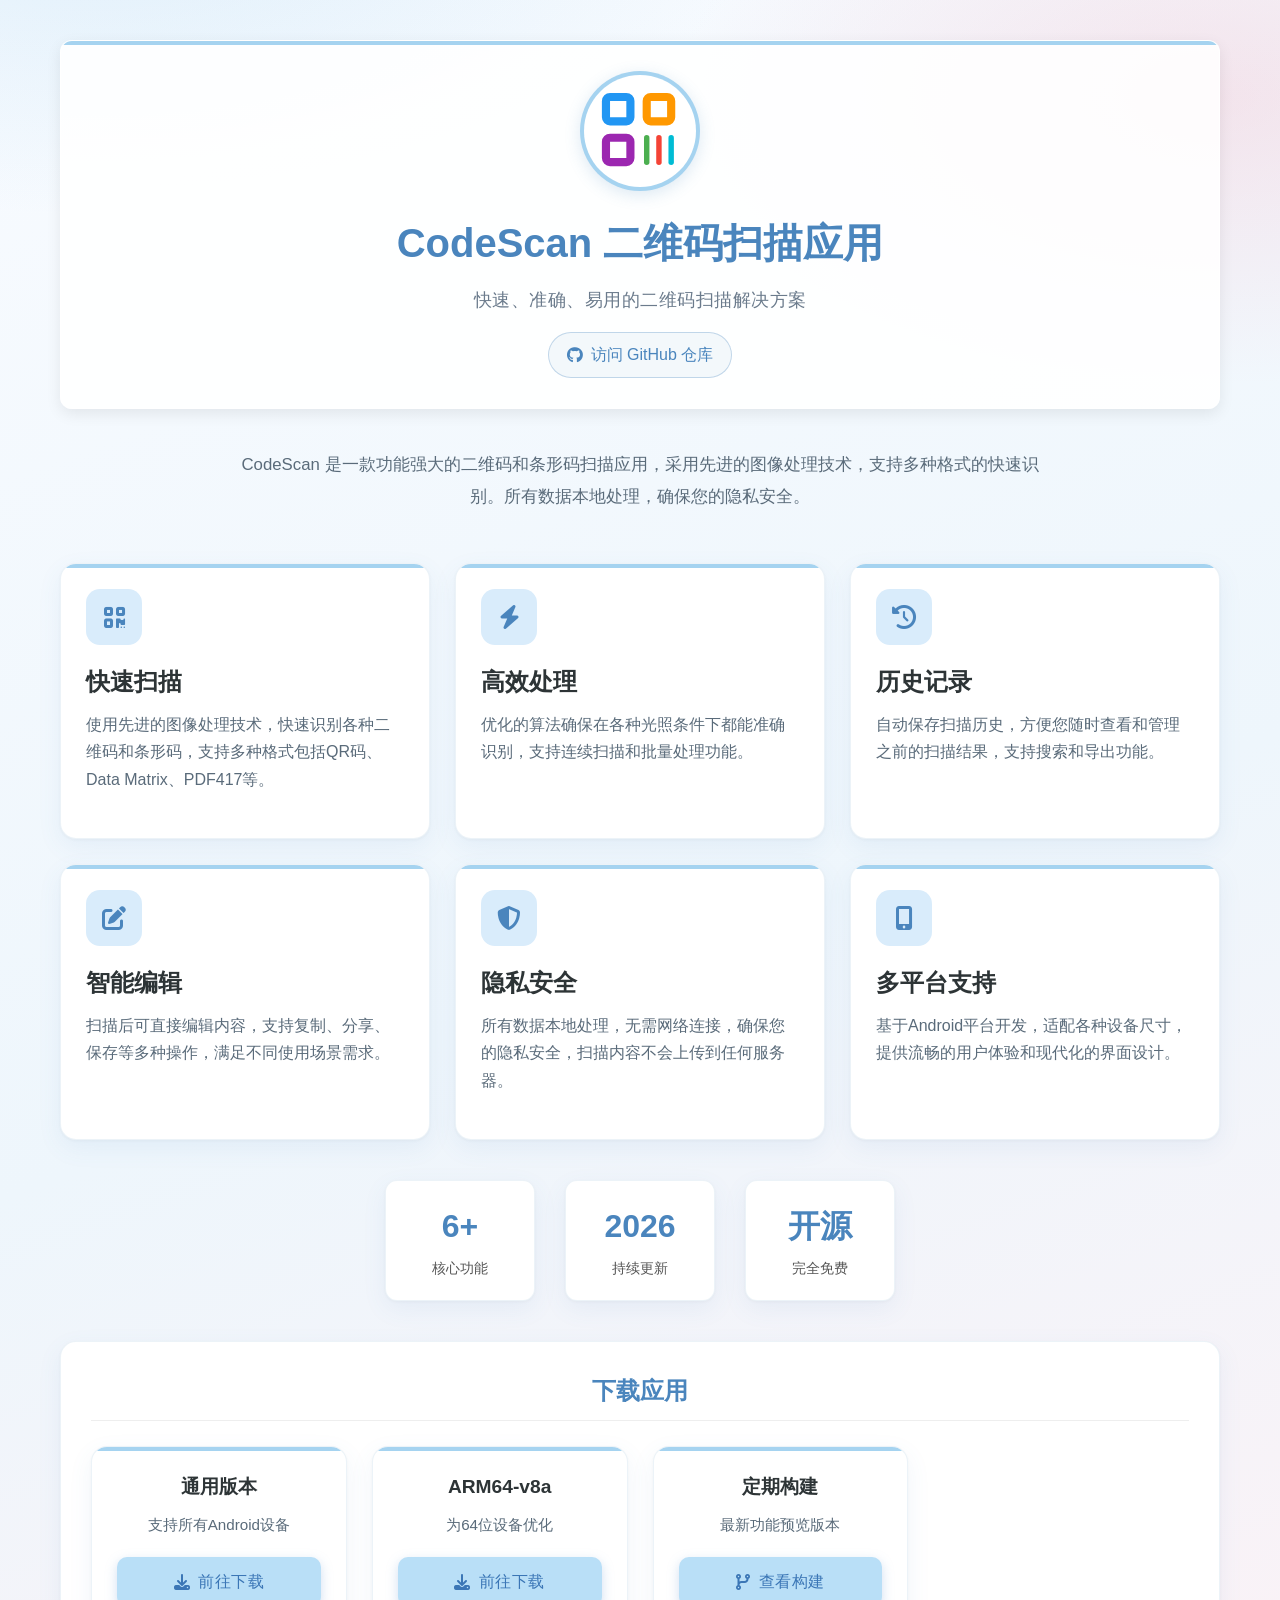
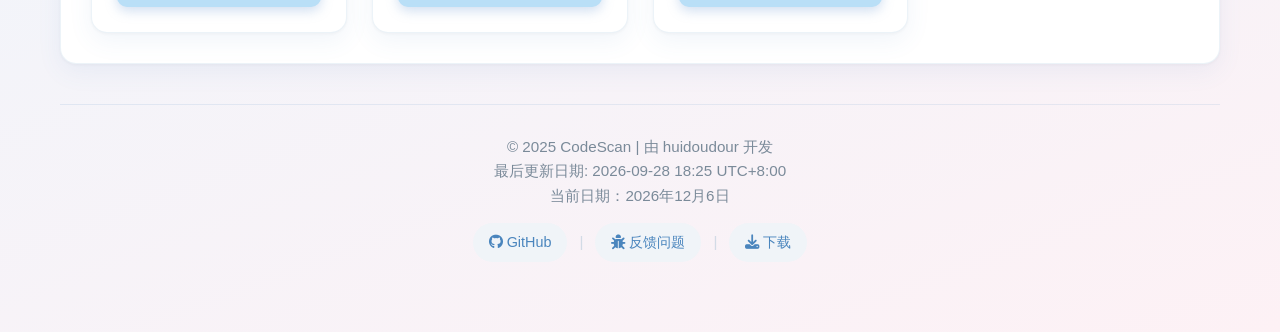
==== commit a60ccc09: "09281840-统一footer日期显示" ====
--- a/index.html
+++ b/index.html
@@ -9,7 +9,7 @@
     <title>CodeScan - 二维码扫描应用</title>
     <link rel="icon" type="image/svg+xml" href="ic_colorful.svg">
     <link rel="alternate icon" type="image/png" href="ic_launcher_transparent.png">
-    <link href="https://fonts.googleapis.com/css2?family=Poppins:wght@300;400;600&display=swap" rel="stylesheet">
+    <link rel="preconnect" href="https://cdnjs.cloudflare.com" crossorigin>
     <link rel="stylesheet" href="https://cdnjs.cloudflare.com/ajax/libs/font-awesome/6.4.0/css/all.min.css">
     <link rel="stylesheet" href="./css/style.css?v=20260928">
 </head>
@@ -123,8 +123,9 @@
         </section>
 
         <footer>
-            <p>© 2026 CodeScan | 由 huidoudour 开发</p>
-            <p>最后更新日期: <span id="currentDate"></span></p>
+            <p>© 2025 CodeScan | 由 huidoudour 开发</p>
+            <p>最后更新日期: 2026-09-28 18:25 UTC+8:00</p>
+            <p>当前日期：<span id="currentDate"></span></p>
             <div class="footer-links">
                 <a href="https://github.com/huidoudour" class="footer-link" target="_blank">
                     <i class="fab fa-github"></i> GitHub
